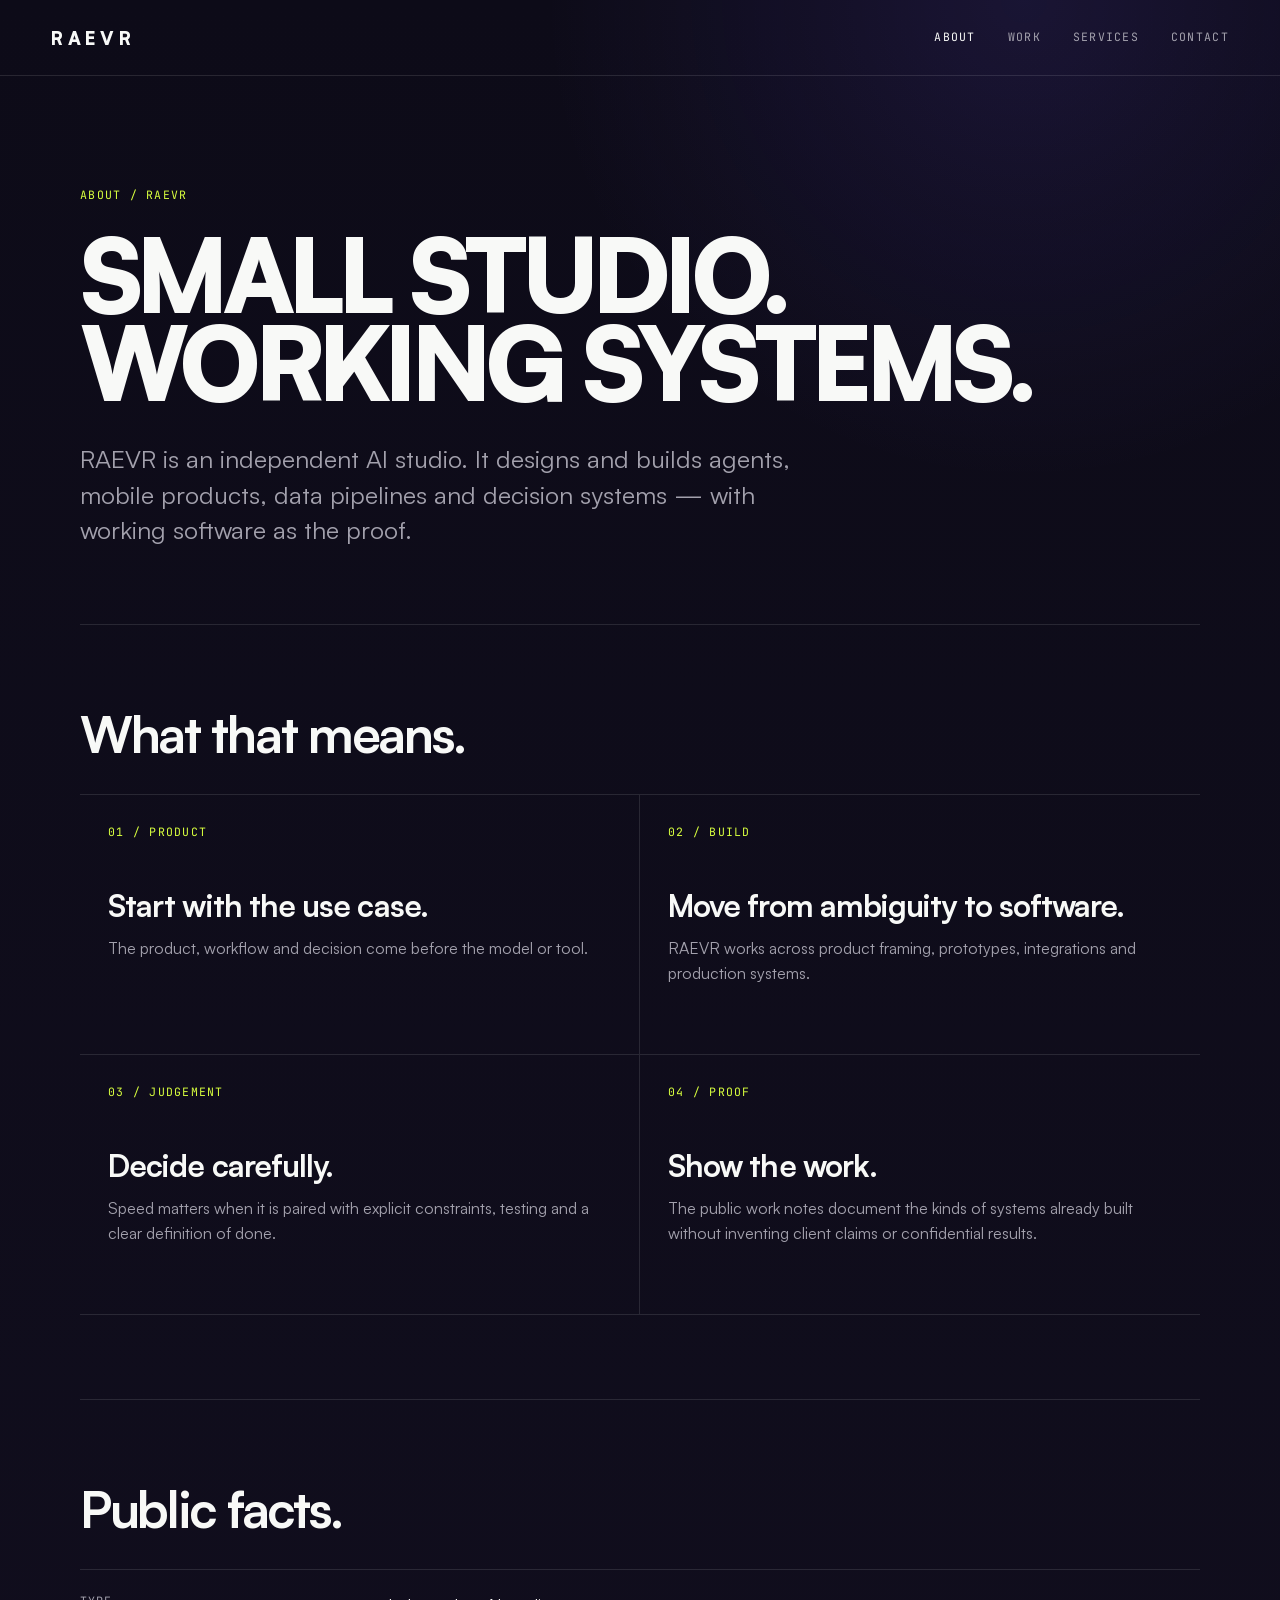
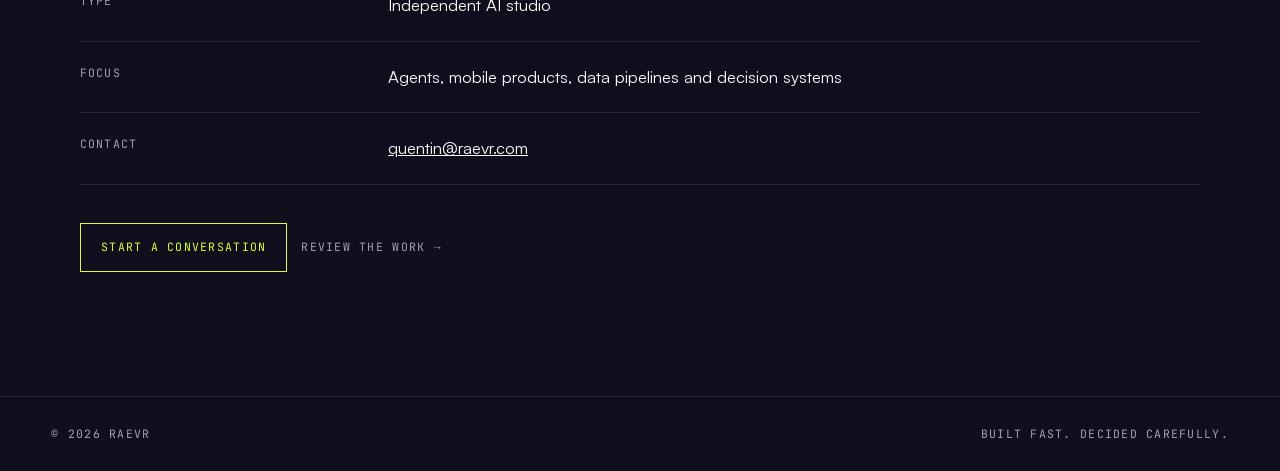
==== about/index.html @ 9113c47a "Improve public trust and agent discoverability" ====
<!DOCTYPE html>
<html lang="en">
<head>
  <meta charset="UTF-8">
  <meta name="viewport" content="width=device-width, initial-scale=1.0">
  <title>About RAEVR — Independent AI Studio</title>
  <meta name="description" content="RAEVR is an independent AI studio building agents, mobile products, data pipelines and decision systems.">
  <link rel="canonical" href="https://raevr.com/about/">
  <meta property="og:type" content="website"><meta property="og:site_name" content="RAEVR"><meta property="og:title" content="About RAEVR"><meta property="og:description" content="An independent AI studio focused on working products and decision systems."><meta property="og:url" content="https://raevr.com/about/"><meta property="og:image" content="https://raevr.com/og-image.jpg">
  <link rel="icon" type="image/svg+xml" href="/favicon.svg"><link rel="stylesheet" href="/pages.css">
  <script type="application/ld+json">{"@context":"https://schema.org","@type":"AboutPage","name":"About RAEVR","url":"https://raevr.com/about/","isPartOf":{"@type":"WebSite","name":"RAEVR","url":"https://raevr.com/"},"about":{"@type":"ProfessionalService","name":"RAEVR","url":"https://raevr.com/","email":"quentin@raevr.com"}}</script>
</head>
<body>
  <header class="site-header"><a class="wordmark" href="/">RAEVR</a><nav class="site-nav" aria-label="Primary"><a href="/about/" aria-current="page">About</a><a href="/work/">Work</a><a href="/services/">Services</a><a href="/contact/">Contact</a></nav></header>
  <main>
    <header class="page-hero"><p class="eyebrow">ABOUT / RAEVR</p><h1>Small studio.<br>Working systems.</h1><p class="lede">RAEVR is an independent AI studio. It designs and builds agents, mobile products, data pipelines and decision systems — with working software as the proof.</p></header>
    <section class="content-section" aria-labelledby="approach"><h2 class="section-heading" id="approach">What that means.</h2><div class="grid">
      <article class="card"><span class="index">01 / PRODUCT</span><h3>Start with the use case.</h3><p>The product, workflow and decision come before the model or tool.</p></article>
      <article class="card"><span class="index">02 / BUILD</span><h3>Move from ambiguity to software.</h3><p>RAEVR works across product framing, prototypes, integrations and production systems.</p></article>
      <article class="card"><span class="index">03 / JUDGEMENT</span><h3>Decide carefully.</h3><p>Speed matters when it is paired with explicit constraints, testing and a clear definition of done.</p></article>
      <article class="card"><span class="index">04 / PROOF</span><h3>Show the work.</h3><p>The public work notes document the kinds of systems already built without inventing client claims or confidential results.</p></article>
    </div></section>
    <section class="content-section" aria-labelledby="facts"><h2 class="section-heading" id="facts">Public facts.</h2><dl class="facts"><div class="fact"><dt>Type</dt><dd>Independent AI studio</dd></div><div class="fact"><dt>Focus</dt><dd>Agents, mobile products, data pipelines and decision systems</dd></div><div class="fact"><dt>Contact</dt><dd><a href="mailto:quentin@raevr.com">quentin@raevr.com</a></dd></div></dl><div class="actions"><a class="button" href="/contact/">Start a conversation</a><a class="text-link" href="/work/">Review the work &rarr;</a></div></section>
  </main>
  <footer class="site-footer"><span>&copy; 2026 RAEVR</span><span>Built fast. Decided carefully.</span></footer>
</body>
</html>
---- pages.css ----
@font-face { font-family: 'Satoshi'; src: url('/fonts/satoshi-400.woff2') format('woff2'); font-weight: 400; font-display: swap; }
@font-face { font-family: 'Satoshi'; src: url('/fonts/satoshi-700.woff2') format('woff2'); font-weight: 700; font-display: swap; }
@font-face { font-family: 'Satoshi'; src: url('/fonts/satoshi-900.woff2') format('woff2'); font-weight: 900; font-display: swap; }
@font-face { font-family: 'JetBrains Mono'; src: url('/fonts/jetbrainsmono-400-latin.woff2') format('woff2'); font-weight: 400; font-display: swap; }

:root {
  --bg: #0d0b18;
  --panel: #110e1e;
  --white: #f8f9f7;
  --muted: #a3a1ad;
  --line: rgba(255,255,255,.11);
  --acid: #d8ff3e;
  --violet: #7257ff;
  --body: 'Satoshi', system-ui, sans-serif;
  --mono: 'JetBrains Mono', monospace;
}

* { box-sizing: border-box; margin: 0; padding: 0; }
html { background: var(--bg); color-scheme: dark; scroll-behavior: smooth; }
body {
  min-height: 100vh;
  background:
    radial-gradient(circle at 80% 0, rgba(114,87,255,.12), transparent 30rem),
    linear-gradient(180deg, var(--bg), var(--panel));
  color: var(--white);
  font-family: var(--body);
  line-height: 1.6;
  -webkit-font-smoothing: antialiased;
}

a { color: inherit; }
a:focus-visible { outline: 2px solid var(--acid); outline-offset: 4px; }

.site-header {
  display: flex;
  align-items: center;
  justify-content: space-between;
  min-height: 76px;
  padding: 18px clamp(20px, 4vw, 64px);
  border-bottom: 1px solid var(--line);
}

.wordmark {
  font-size: 1.15rem;
  font-weight: 900;
  letter-spacing: .24em;
  text-decoration: none;
}

.site-nav { display: flex; gap: clamp(14px, 2.5vw, 34px); }
.site-nav a,
.eyebrow,
.index,
.button,
.text-link,
.site-footer {
  font-family: var(--mono);
  font-size: .72rem;
  letter-spacing: .11em;
  text-transform: uppercase;
}
.site-nav a { color: var(--muted); text-decoration: none; }
.site-nav a:hover,
.site-nav a[aria-current="page"] { color: var(--white); }

main { width: min(1120px, calc(100% - 40px)); margin: 0 auto; }

.page-hero {
  min-height: 58vh;
  display: flex;
  flex-direction: column;
  justify-content: flex-end;
  padding: 110px 0 76px;
}
.eyebrow { margin-bottom: 26px; color: var(--acid); }
h1 {
  max-width: 980px;
  font-size: clamp(3.1rem, 8vw, 8rem);
  font-weight: 900;
  line-height: .86;
  letter-spacing: -.065em;
  text-transform: uppercase;
}
.lede {
  max-width: 760px;
  margin-top: 34px;
  color: var(--muted);
  font-size: clamp(1.15rem, 2.2vw, 1.55rem);
  line-height: 1.45;
}

.content-section { padding: 84px 0; border-top: 1px solid var(--line); }
.section-heading { margin-bottom: 36px; font-size: clamp(2rem, 4vw, 4rem); line-height: .95; letter-spacing: -.045em; }
.section-intro { max-width: 720px; margin-bottom: 42px; color: var(--muted); font-size: 1.08rem; }
.grid { display: grid; grid-template-columns: repeat(2, minmax(0, 1fr)); border-top: 1px solid var(--line); }
.card { min-height: 260px; padding: 28px; border-right: 1px solid var(--line); border-bottom: 1px solid var(--line); }
.card:nth-child(2n) { border-right: 0; }
.index { display: block; margin-bottom: 48px; color: var(--acid); }
.card h2,
.card h3 { margin-bottom: 14px; font-size: clamp(1.4rem, 2.4vw, 2rem); line-height: 1.05; letter-spacing: -.03em; }
.card p { color: var(--muted); }
.card strong { color: var(--white); font-weight: 700; }

.facts { display: grid; gap: 0; border-top: 1px solid var(--line); }
.fact { display: grid; grid-template-columns: minmax(140px, .35fr) 1fr; gap: 24px; padding: 22px 0; border-bottom: 1px solid var(--line); }
.fact dt { color: var(--muted); font-family: var(--mono); font-size: .72rem; letter-spacing: .1em; text-transform: uppercase; }
.fact dd { font-size: 1.05rem; }

.actions { display: flex; flex-wrap: wrap; gap: 14px; margin-top: 38px; }
.button { display: inline-block; padding: 14px 20px; border: 1px solid var(--acid); color: var(--acid); text-decoration: none; }
.button:hover { background: var(--acid); color: var(--bg); }
.text-link { align-self: center; color: var(--muted); text-decoration: none; }
.text-link:hover { color: var(--white); }

.site-footer {
  display: flex;
  justify-content: space-between;
  gap: 20px;
  margin-top: 40px;
  padding: 28px clamp(20px, 4vw, 64px);
  border-top: 1px solid var(--line);
  color: var(--muted);
}

@media (max-width: 700px) {
  .site-header { align-items: flex-start; gap: 20px; }
  .site-nav { flex-wrap: wrap; justify-content: flex-end; gap: 8px 14px; }
  .site-nav a { font-size: .62rem; }
  .page-hero { min-height: 52vh; padding-top: 80px; }
  .grid { grid-template-columns: 1fr; }
  .card { min-height: 0; border-right: 0; }
  .fact { grid-template-columns: 1fr; gap: 6px; }
  .site-footer { flex-direction: column; }
}

@media (prefers-reduced-motion: reduce) { html { scroll-behavior: auto; } }
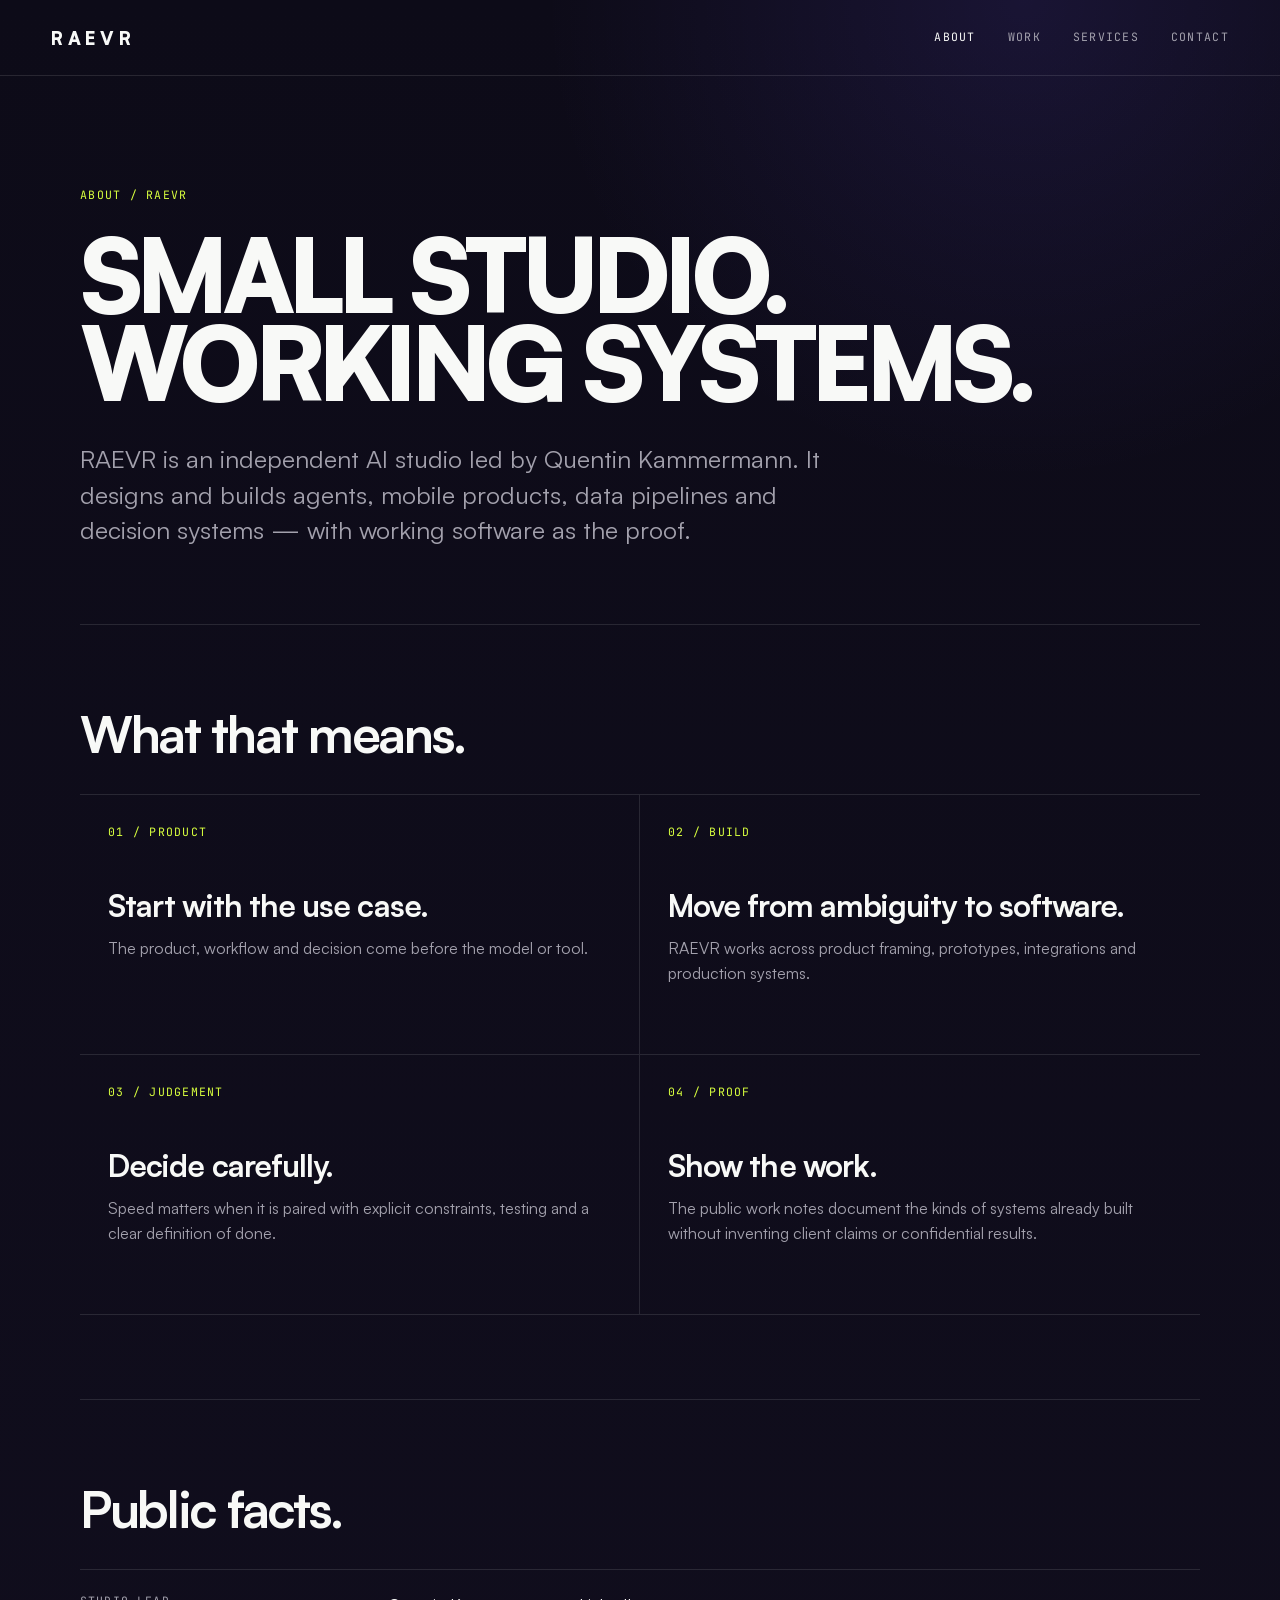
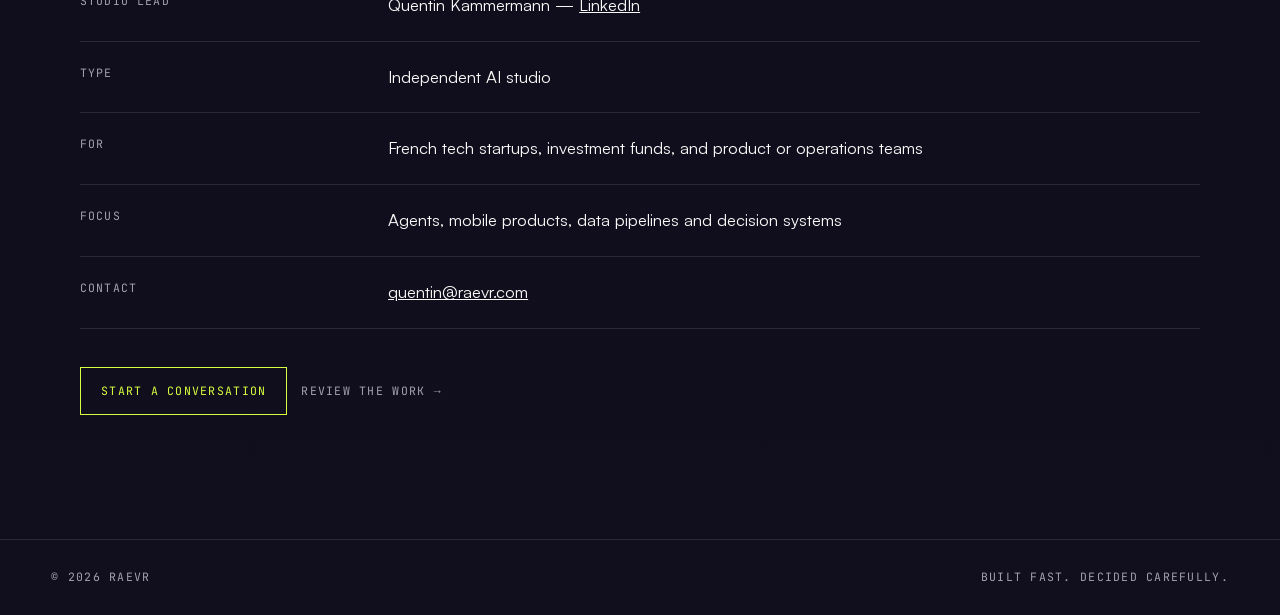
==== commit 82f06719: "Add studio identity and target audience" ====
--- a/about/index.html
+++ b/about/index.html
@@ -8,19 +8,19 @@
   <link rel="canonical" href="https://raevr.com/about/">
   <meta property="og:type" content="website"><meta property="og:site_name" content="RAEVR"><meta property="og:title" content="About RAEVR"><meta property="og:description" content="An independent AI studio focused on working products and decision systems."><meta property="og:url" content="https://raevr.com/about/"><meta property="og:image" content="https://raevr.com/og-image.jpg">
   <link rel="icon" type="image/svg+xml" href="/favicon.svg"><link rel="stylesheet" href="/pages.css">
-  <script type="application/ld+json">{"@context":"https://schema.org","@type":"AboutPage","name":"About RAEVR","url":"https://raevr.com/about/","isPartOf":{"@type":"WebSite","name":"RAEVR","url":"https://raevr.com/"},"about":{"@type":"ProfessionalService","name":"RAEVR","url":"https://raevr.com/","email":"quentin@raevr.com"}}</script>
+  <script type="application/ld+json">{"@context":"https://schema.org","@type":"AboutPage","name":"About RAEVR","url":"https://raevr.com/about/","isPartOf":{"@type":"WebSite","name":"RAEVR","url":"https://raevr.com/"},"about":{"@type":"ProfessionalService","name":"RAEVR","url":"https://raevr.com/","email":"quentin@raevr.com","contactPoint":{"@type":"ContactPoint","name":"Quentin Kammermann","email":"quentin@raevr.com","contactType":"studio inquiries","url":"https://www.linkedin.com/in/qjhk/"},"sameAs":"https://www.linkedin.com/in/qjhk/"}}</script>
 </head>
 <body>
   <header class="site-header"><a class="wordmark" href="/">RAEVR</a><nav class="site-nav" aria-label="Primary"><a href="/about/" aria-current="page">About</a><a href="/work/">Work</a><a href="/services/">Services</a><a href="/contact/">Contact</a></nav></header>
   <main>
-    <header class="page-hero"><p class="eyebrow">ABOUT / RAEVR</p><h1>Small studio.<br>Working systems.</h1><p class="lede">RAEVR is an independent AI studio. It designs and builds agents, mobile products, data pipelines and decision systems — with working software as the proof.</p></header>
+    <header class="page-hero"><p class="eyebrow">ABOUT / RAEVR</p><h1>Small studio.<br>Working systems.</h1><p class="lede">RAEVR is an independent AI studio led by Quentin Kammermann. It designs and builds agents, mobile products, data pipelines and decision systems — with working software as the proof.</p></header>
     <section class="content-section" aria-labelledby="approach"><h2 class="section-heading" id="approach">What that means.</h2><div class="grid">
       <article class="card"><span class="index">01 / PRODUCT</span><h3>Start with the use case.</h3><p>The product, workflow and decision come before the model or tool.</p></article>
       <article class="card"><span class="index">02 / BUILD</span><h3>Move from ambiguity to software.</h3><p>RAEVR works across product framing, prototypes, integrations and production systems.</p></article>
       <article class="card"><span class="index">03 / JUDGEMENT</span><h3>Decide carefully.</h3><p>Speed matters when it is paired with explicit constraints, testing and a clear definition of done.</p></article>
       <article class="card"><span class="index">04 / PROOF</span><h3>Show the work.</h3><p>The public work notes document the kinds of systems already built without inventing client claims or confidential results.</p></article>
     </div></section>
-    <section class="content-section" aria-labelledby="facts"><h2 class="section-heading" id="facts">Public facts.</h2><dl class="facts"><div class="fact"><dt>Type</dt><dd>Independent AI studio</dd></div><div class="fact"><dt>Focus</dt><dd>Agents, mobile products, data pipelines and decision systems</dd></div><div class="fact"><dt>Contact</dt><dd><a href="mailto:quentin@raevr.com">quentin@raevr.com</a></dd></div></dl><div class="actions"><a class="button" href="/contact/">Start a conversation</a><a class="text-link" href="/work/">Review the work &rarr;</a></div></section>
+    <section class="content-section" aria-labelledby="facts"><h2 class="section-heading" id="facts">Public facts.</h2><dl class="facts"><div class="fact"><dt>Studio lead</dt><dd>Quentin Kammermann — <a href="https://www.linkedin.com/in/qjhk/" rel="me">LinkedIn</a></dd></div><div class="fact"><dt>Type</dt><dd>Independent AI studio</dd></div><div class="fact"><dt>For</dt><dd>French tech startups, investment funds, and product or operations teams</dd></div><div class="fact"><dt>Focus</dt><dd>Agents, mobile products, data pipelines and decision systems</dd></div><div class="fact"><dt>Contact</dt><dd><a href="mailto:quentin@raevr.com">quentin@raevr.com</a></dd></div></dl><div class="actions"><a class="button" href="/contact/">Start a conversation</a><a class="text-link" href="/work/">Review the work &rarr;</a></div></section>
   </main>
   <footer class="site-footer"><span>&copy; 2026 RAEVR</span><span>Built fast. Decided carefully.</span></footer>
 </body>
